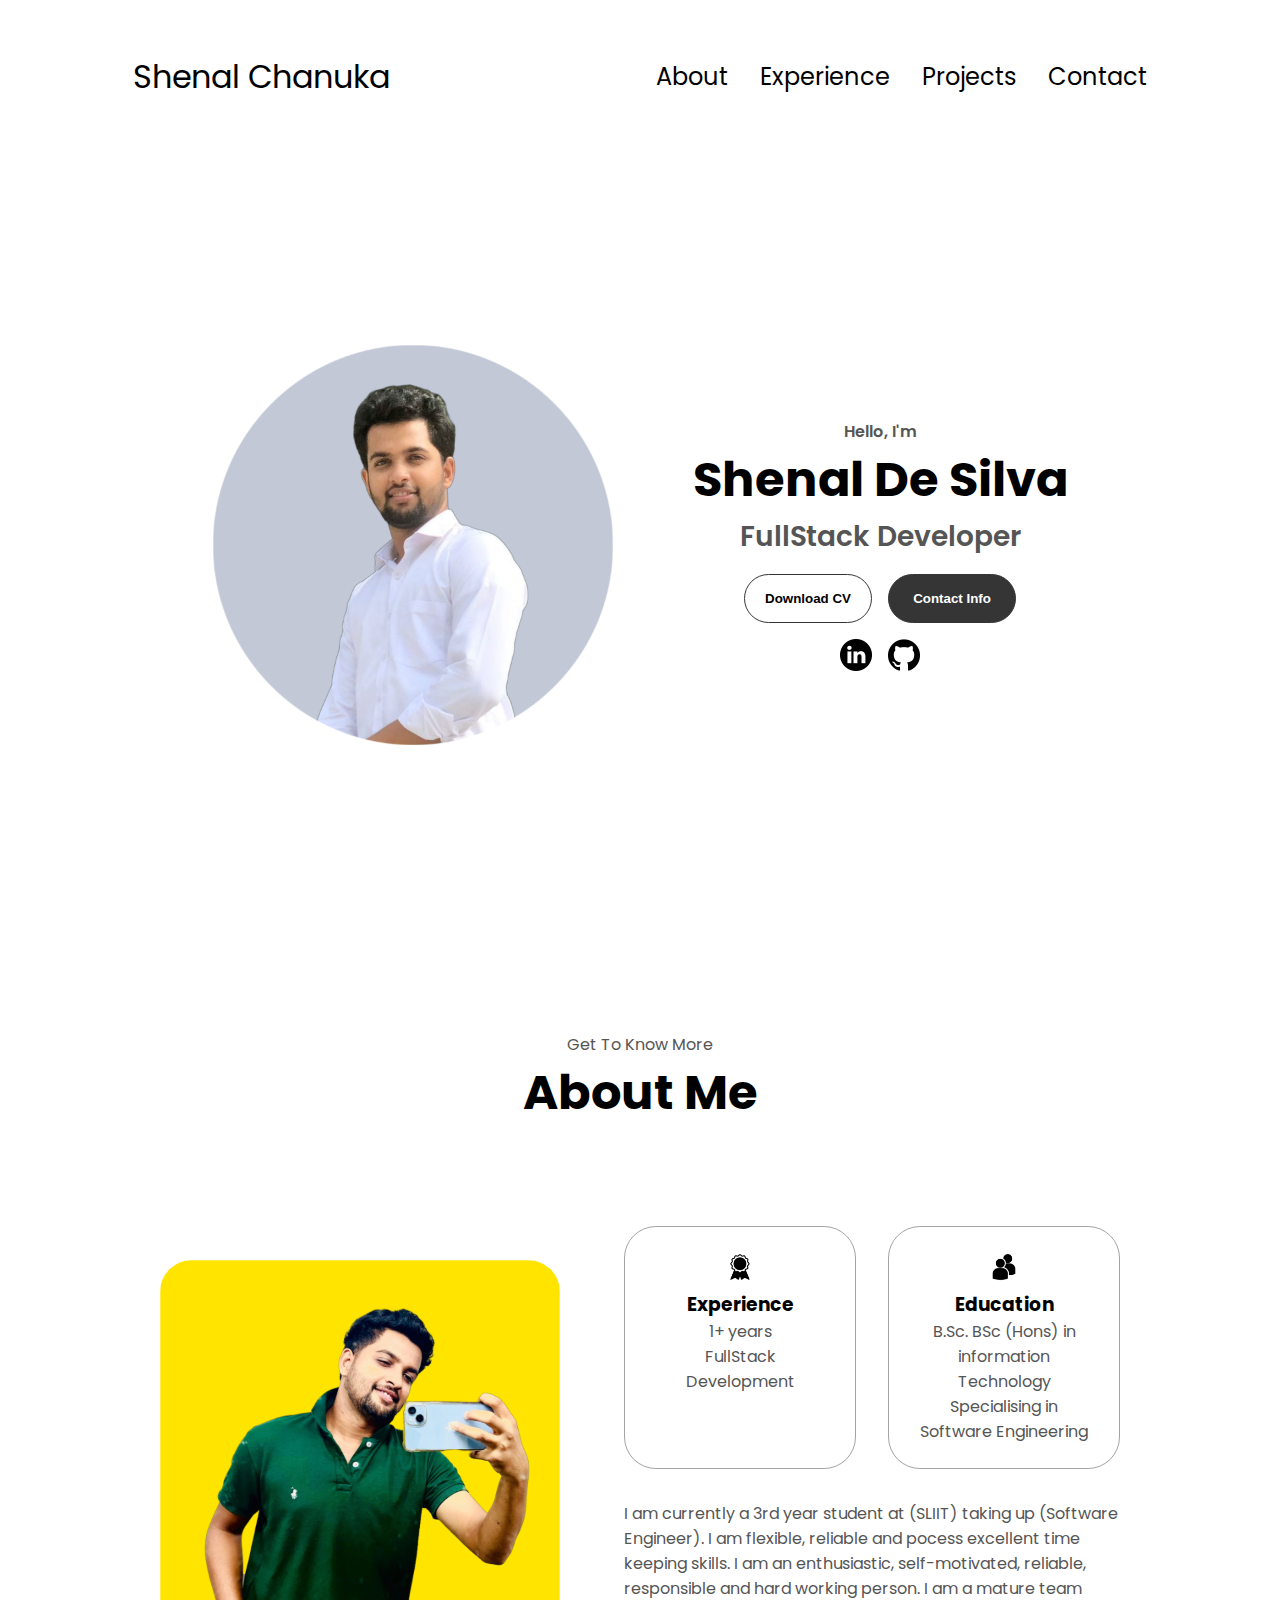
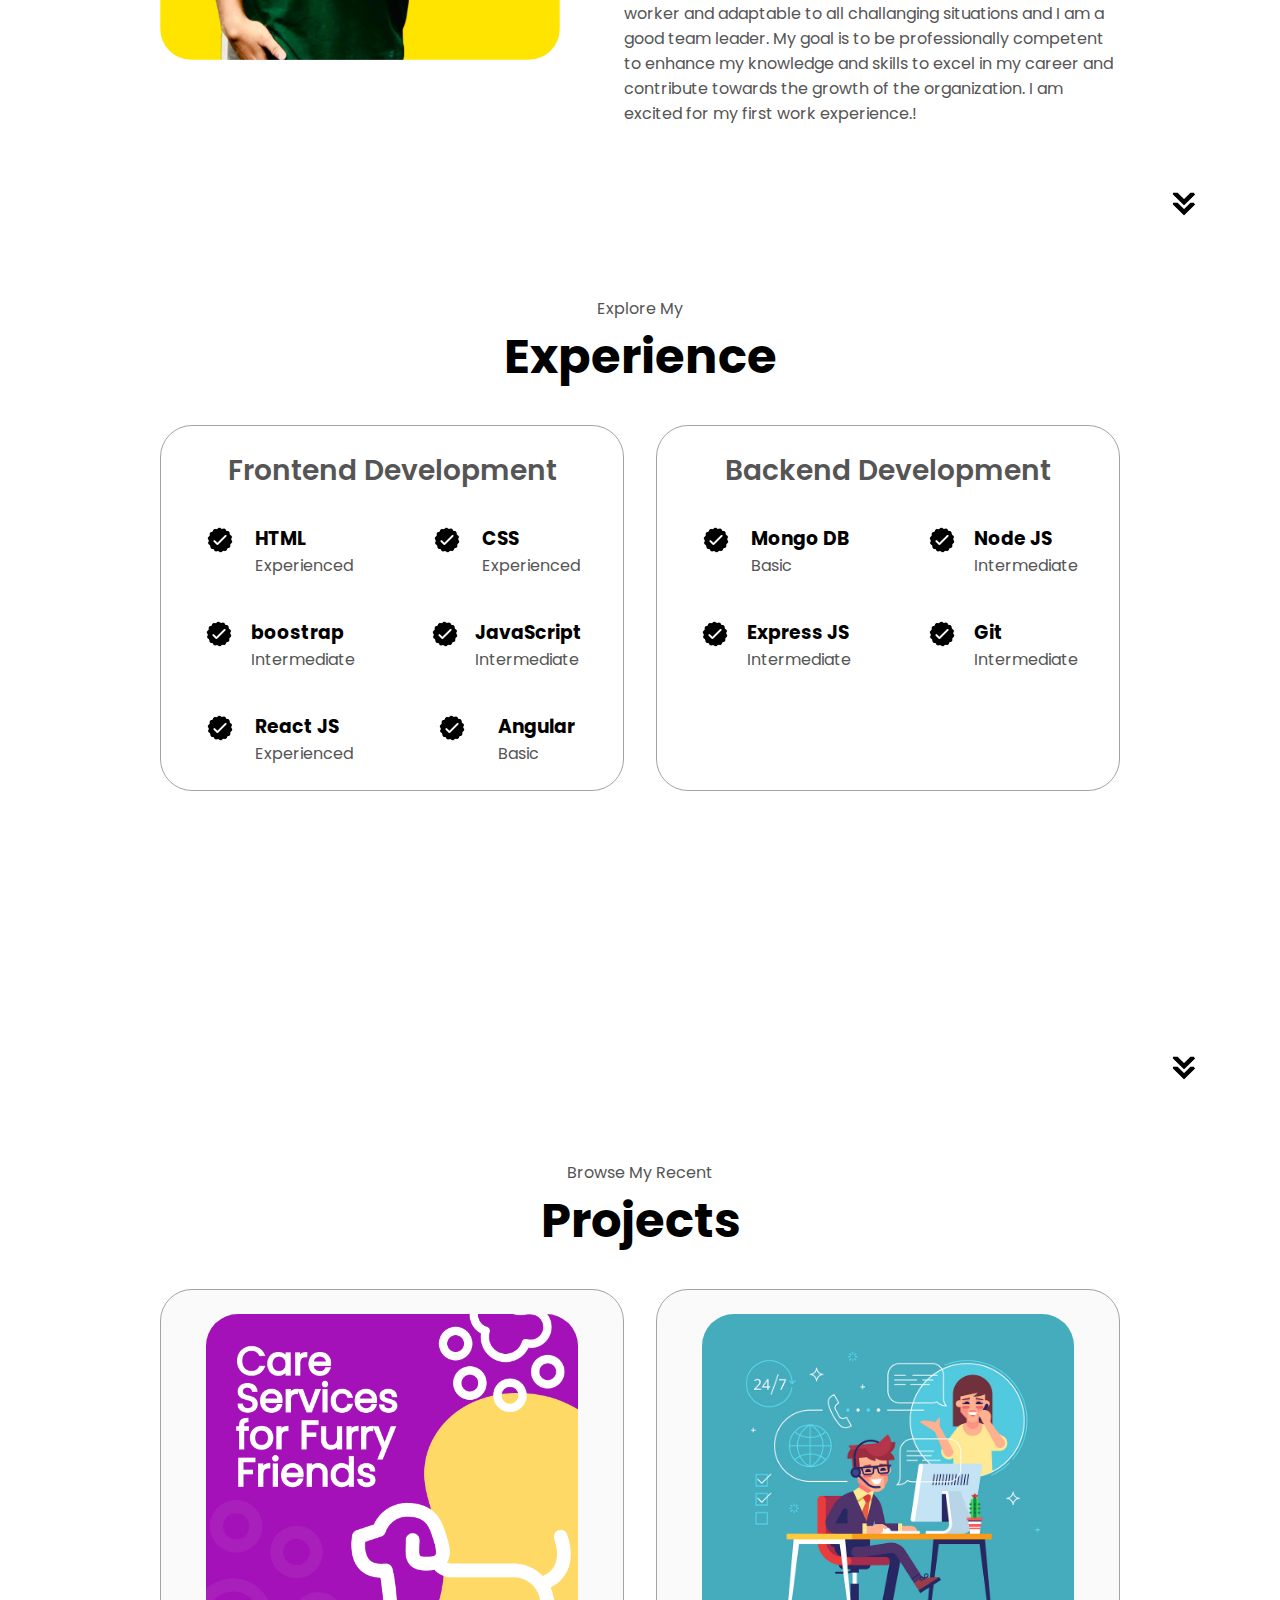
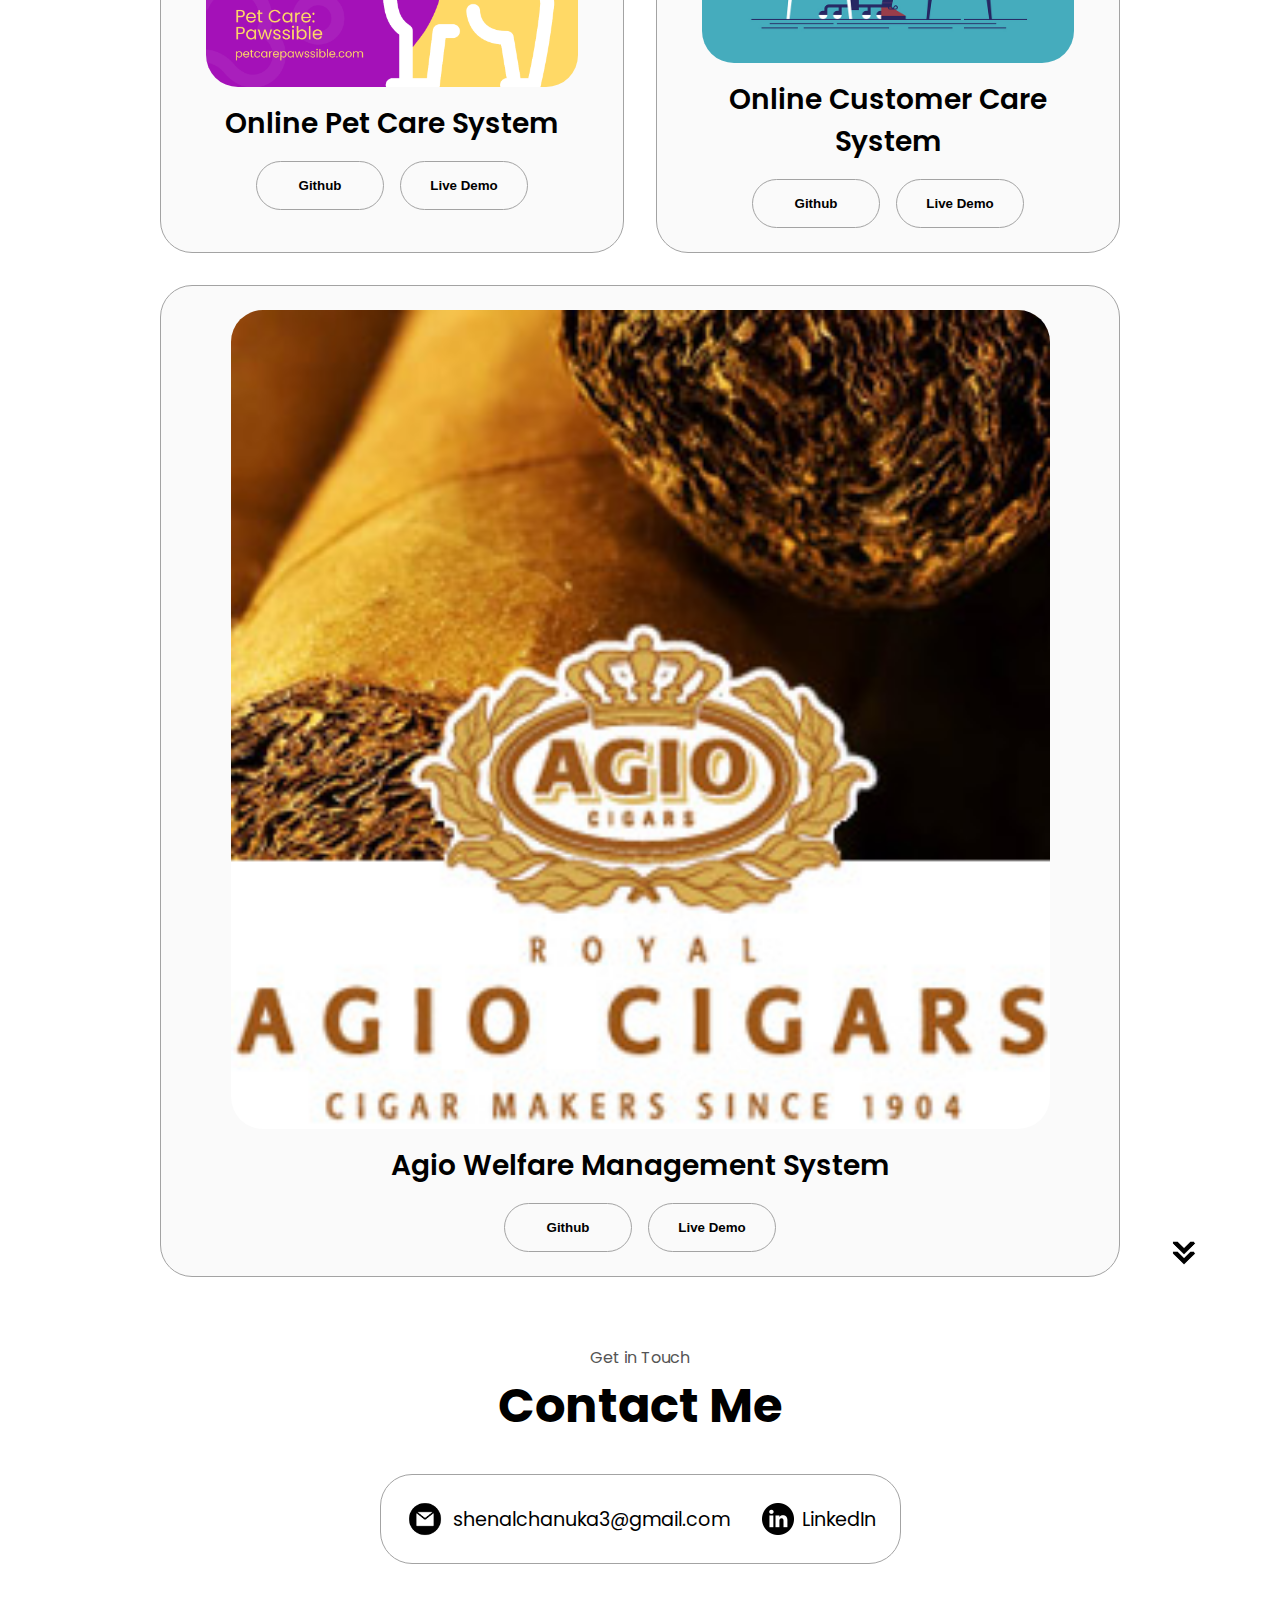
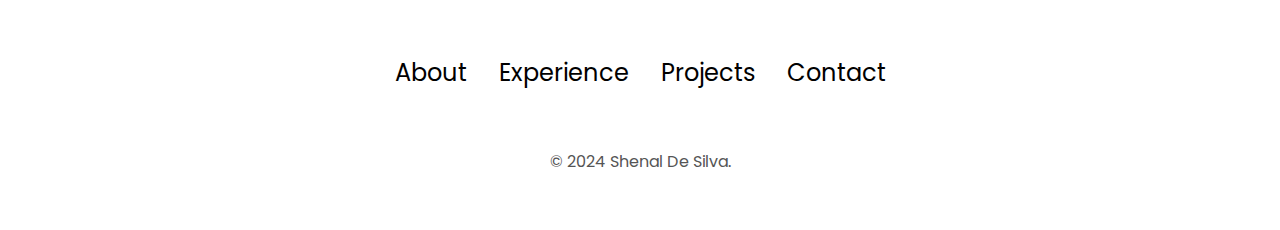
==== index.html @ 92163891 "addme" ====
<!DOCTYPE html>
<html lang="en">
  <head>
    <meta charset="UTF-8" />
    <meta http-equiv="X-UA-Compatible" content="IE=edge" />
    <meta name="viewport" content="width=device-width, initial-scale=1.0" />
    <title>ShenalDeSilva</title>
    <link rel="stylesheet" href="style.css" />
    <link rel="stylesheet" href="mediaqueries.css" />
  </head>
  <body>
    <nav id="desktop-nav">
      <div class="logo">Shenal Chanuka</div>
      <div>
        <ul class="nav-links">
          <li><a href="#about">About</a></li>
          <li><a href="#experience">Experience</a></li>
          <li><a href="#projects">Projects</a></li>
          <li><a href="#contact">Contact</a></li>
        </ul>
      </div>
    </nav>
    <nav id="hamburger-nav">
      <div class="logo">Shenal De Silva</div>
      <div class="hamburger-menu">
        <div class="hamburger-icon" onclick="toggleMenu()">
          <span></span>
          <span></span>
          <span></span>
        </div>
        <div class="menu-links">
          <li><a href="#about" onclick="toggleMenu()">About</a></li>
          <li><a href="#experience" onclick="toggleMenu()">Experience</a></li>
          <li><a href="#projects" onclick="toggleMenu()">Projects</a></li>
          <li><a href="#contact" onclick="toggleMenu()">Contact</a></li>
        </div>
      </div>
    </nav>
    <section id="profile">
      <div class="section__pic-container">
        <img src="./assets/profile-pic (1).png" alt="John Doe profile picture" />
      </div>
      <div class="section__text">
        <p class="section__text__p1">Hello, I'm</p>
        <h1 class="title">Shenal De Silva</h1>
        <p class="section__text__p2">FullStack Developer</p>
        <div class="btn-container">
          <button
            class="btn btn-color-2"
            onclick="window.open('./assets/Shenalchanuka.pdf')"
          >
            Download CV
          </button>
          <button class="btn btn-color-1" onclick="location.href='/'">
            Contact Info
          </button>
        </div>
        <div id="socials-container">
          <img
            src="./assets/linkedin.png"
            alt="My LinkedIn profile"
            class="icon"
            onclick="location.href='https://www.linkedin.com/in/shenal-de-silva-0a7670278/'"
          />
          <img
            src="./assets/github.png"
            alt="My Github profile"
            class="icon"
            onclick="location.href='https://github.com/shenalchanu8'"
          />
        </div>
      </div>
    </section>
    <section id="about">
      <p class="section__text__p1">Get To Know More</p>
      <h1 class="title">About Me</h1>
      <div class="section-container">
        <div class="section__pic-container">
          <img
            src="./assets/profile-pic (2).png"
            alt="Profile picture"
            class="about-pic"
          />
        </div>
        <div class="about-details-container">
          <div class="about-containers">
            <div class="details-container">
              <img
                src="./assets/experience.png"
                alt="Experience icon"
                class="icon"
              />
              <h3>Experience</h3>
              <p>1+ years <br />FullStack Development</p>
            </div>
            <div class="details-container">
              <img
                src="./assets/education.png"
                alt="Education icon"
                class="icon"
              />
              <h3>Education</h3>
              <p>B.Sc. BSc (Hons) in information Technology Specialising in Software
                Engineering</p>
            </div>
          </div>
          <div class="text-container">
            <p>
              I am currently a 3rd year student at (SLIIT) taking up (Software Engineer). I am
flexible, reliable and pocess excellent time keeping skills. I am an enthusiastic,
self-motivated, reliable, responsible and hard working person. I am a mature
team worker and adaptable to all challanging situations and I am a good team
leader. My goal is to be professionally competent to enhance my knowledge
and skills to excel in my career and contribute towards the growth of the
organization. I am excited for my first work experience.!
            </p>
          </div>
        </div>
      </div>
      <img
        src="./assets/arrow.png"
        alt="Arrow icon"
        class="icon arrow"
        onclick="location.href='./#experience'"
      />
    </section>
    <section id="experience">
      <p class="section__text__p1">Explore My</p>
      <h1 class="title">Experience</h1>
      <div class="experience-details-container">
        <div class="about-containers">
          <div class="details-container">
            <h2 class="experience-sub-title">Frontend Development</h2>
            <div class="article-container">
              <article>
                <img
                  src="./assets/checkmark.png"
                  alt="Experience icon"
                  class="icon"
                />
                <div>
                  <h3>HTML</h3>
                  <p>Experienced</p>
                </div>
              </article>
              <article>
                <img
                  src="./assets/checkmark.png"
                  alt="Experience icon"
                  class="icon"
                />
                <div>
                  <h3>CSS</h3>
                  <p>Experienced</p>
                </div>
              </article>
              <article>
                <img
                  src="./assets/checkmark.png"
                  alt="Experience icon"
                  class="icon"
                />
                <div>
                  <h3>boostrap</h3>
                  <p>Intermediate</p>
                </div>
              </article>
              <article>
                <img
                  src="./assets/checkmark.png"
                  alt="Experience icon"
                  class="icon"
                />
                <div>
                  <h3>JavaScript</h3>
                  <p>Intermediate</p>
                </div>
              </article>
              <article>
                <img
                  src="./assets/checkmark.png"
                  alt="Experience icon"
                  class="icon"
                />
                <div>
                  <h3>React JS</h3>
                  <p>Experienced</p>
                </div>
                
              </article>
              <article>
                <img
                  src="./assets/checkmark.png"
                  alt="Experience icon"
                  class="icon"
                />
                <div>
                  <h3>Angular</h3>
                  <p>Basic</p>
                </div>
              </article>
            </div>
          </div>
          <div class="details-container">
            <h2 class="experience-sub-title">Backend Development</h2>
            <div class="article-container">
              <article>
                <img
                  src="./assets/checkmark.png"
                  alt="Experience icon"
                  class="icon"
                />
                <div>
                  <h3>Mongo DB</h3>
                  <p>Basic</p>
                </div>
              </article>
              <article>
                <img
                  src="./assets/checkmark.png"
                  alt="Experience icon"
                  class="icon"
                />
                <div>
                  <h3>Node JS</h3>
                  <p>Intermediate</p>
                </div>
              </article>
              <article>
                <img
                  src="./assets/checkmark.png"
                  alt="Experience icon"
                  class="icon"
                />
                <div>
                  <h3>Express JS</h3>
                  <p>Intermediate</p>
                </div>
              </article>
              <article>
                <img
                  src="./assets/checkmark.png"
                  alt="Experience icon"
                  class="icon"
                />
                <div>
                  <h3>Git</h3>
                  <p>Intermediate</p>
                </div>
              </article>
            </div>
          </div>
        </div>
      </div>
      <img
        src="./assets/arrow.png"
        alt="Arrow icon"
        class="icon arrow"
        onclick="location.href='./#projects'"
      />
    </section>
    <section id="projects">
      <p class="section__text__p1">Browse My Recent</p>
      <h1 class="title">Projects</h1>
      <div class="experience-details-container">
        <div class="about-containers">
          <div class="details-container color-container">
            <div class="article-container">
              <img
                src="./assets/pet-care-instagram-post-template-edit-online.webp"
                alt="Project 1"
                class="project-img"
              />
            </div>
            <h2 class="experience-sub-title project-title">Online Pet Care System</h2>
            <div class="btn-container">
              <button
                class="btn btn-color-2 project-btn"
                onclick="location.href='https://github.com/shenalchanu8/petcareSystem'"
              >
                Github
              </button>
              <button
                class="btn btn-color-2 project-btn"
                onclick="location.href='https://github.com/shenalchanu8/petcareSystem'"
              >
                Live Demo
              </button>
            </div>
          </div>
          <div class="details-container color-container">
            <div class="article-container">
              <img
                src="./assets/bigstock-148711844.jpg"
                alt="Project 2"
                class="project-img"
              />
            </div>
            <h2 class="experience-sub-title project-title">Online Customer Care System</h2>
            <div class="btn-container">
              <button
                class="btn btn-color-2 project-btn"
                onclick="location.href='https://github.com/shenalchanu8/OnlineCustomerCareSystem'"
              >
                Github
              </button>
              <button
                class="btn btn-color-2 project-btn"
                onclick="location.href='https://github.com/shenalchanu8/OnlineCustomerCareSystem'"
              >
                Live Demo
              </button>
            </div>
          </div>
          <div class="details-container color-container">
            <div class="article-container">
              <img
                src="./assets/agio-cigars.jpg"
                alt="Project 3"
                class="project-img"
              />
            </div>
            <h2 class="experience-sub-title project-title">Agio Welfare Management System</h2>
            <div class="btn-container">
              <button
                class="btn btn-color-2 project-btn"
                onclick="location.href='https://github.com/shenalchanu8/agio_client'"
              >
                Github
              </button>
              <button
                class="btn btn-color-2 project-btn"
                onclick="location.href='https://github.com/shenalchanu8/agio_client'"
              >
                Live Demo
              </button>
            </div>
          </div>

          
        </div>
      </div>
      <img
        src="./assets/arrow.png"
        alt="Arrow icon"
        class="icon arrow"
        onclick="location.href='./#contact'"
      />
    </section>
    <section id="contact">
      <p class="section__text__p1">Get in Touch</p>
      <h1 class="title">Contact Me</h1>
      <div class="contact-info-upper-container">
        <div class="contact-info-container">
          <img
            src="./assets/email.png"
            alt="Email icon"
            class="icon contact-icon email-icon"
          />
          <p><a href="mailto:shenalchanuka3@gmail.com">shenalchanuka3@gmail.com</a></p>
        </div>
        <div class="contact-info-container">
          <img
            src="./assets/linkedin.png"
            alt="LinkedIn icon"
            class="icon contact-icon"
          />
          <p><a href="https://www.linkedin.com/in/shenal-de-silva-0a7670278/">LinkedIn</a></p>
        </div>
      </div>
    </section>
    <footer>
      <nav>
        <div class="nav-links-container">
          <ul class="nav-links">
            <li><a href="#about">About</a></li>
            <li><a href="#experience">Experience</a></li>
            <li><a href="#projects">Projects</a></li>
            <li><a href="#contact">Contact</a></li>
          </ul>
        </div>
      </nav>
      <p> &#169; 2024 Shenal De Silva. </p>
    </footer>
    <script src="script.js"></script>
  </body>
</html>
---- style.css ----
/* GENERAL */

@import url("https://fonts.googleapis.com/css2?family=Poppins:wght@300;400;500;600&display=swap");

* {
  margin: 0;
  padding: 0;
}

body {
  font-family: "Poppins", sans-serif;
}

html {
  scroll-behavior: smooth;
}

p {
  color: rgb(85, 85, 85);
}

/* TRANSITION */

a,
.btn {
  transition: all 300ms ease;
}

/* DESKTOP NAV */

nav,
.nav-links {
  display: flex;
}

nav {
  justify-content: space-around;
  align-items: center;
  height: 17vh;
}

.nav-links {
  gap: 2rem;
  list-style: none;
  font-size: 1.5rem;
}

a {
  color: black;
  text-decoration: none;
  text-decoration-color: white;
}

a:hover {
  color: grey;
  text-decoration: underline;
  text-underline-offset: 1rem;
  text-decoration-color: rgb(181, 181, 181);
}

.logo {
  font-size: 2rem;
}

.logo:hover {
  cursor: default;
}

/* HAMBURGER MENU */

#hamburger-nav {
  display: none;
}

.hamburger-menu {
  position: relative;
  display: inline-block;
}

.hamburger-icon {
  display: flex;
  flex-direction: column;
  justify-content: space-between;
  height: 24px;
  width: 30px;
  cursor: pointer;
}

.hamburger-icon span {
  width: 100%;
  height: 2px;
  background-color: black;
  transition: all 0.3 ease-in-out;
}

.menu-links {
  position: absolute;
  top: 100%;
  right: 0;
  background-color: white;
  width: fit-content;
  max-height: 0;
  overflow: hidden;
  transition: all 0.3 ease-in-out;
}

.menu-links a {
  display: block;
  padding: 10px;
  text-align: center;
  font-size: 1.5rem;
  color: black;
  text-decoration: none;
  transition: all 0.3 ease-in-out;
}

.menu-links li {
  list-style: none;
}

.menu-links.open {
  max-height: 300px;
}

.hamburger-icon.open span:first-child {
  transform: rotate(45deg) translate(10px, 5px);
}

.hamburger-icon.open span:nth-child(2) {
  opacity: 0;
}

.hamburger-icon.open span:last-child {
  transform: rotate(-45deg) translate(10px, -5px);
}

.hamburger-icon span:first-child {
  transform: none;
}

.hamburger-icon span:first-child {
  opacity: 1;
}

.hamburger-icon span:first-child {
  transform: none;
}

/* SECTIONS */

section {
  padding-top: 4vh;
  height: 96vh;
  margin: 0 10rem;
  box-sizing: border-box;
  min-height: fit-content;
}

.section-container {
  display: flex;
}

/* PROFILE SECTION */

#profile {
  display: flex;
  justify-content: center;
  gap: 5rem;
  height: 80vh;
}

.section__pic-container {
  display: flex;
  height: 400px;
  width: 400px;
  margin: auto 0;
}

.section__text {
  align-self: center;
  text-align: center;
}

.section__text p {
  font-weight: 600;
}

.section__text__p1 {
  text-align: center;
}

.section__text__p2 {
  font-size: 1.75rem;
  margin-bottom: 1rem;
}

.title {
  font-size: 3rem;
  text-align: center;
}

#socials-container {
  display: flex;
  justify-content: center;
  margin-top: 1rem;
  gap: 1rem;
}

/* ICONS */

.icon {
  cursor: pointer;
  height: 2rem;
}

/* BUTTONS */

.btn-container {
  display: flex;
  justify-content: center;
  gap: 1rem;
}

.btn {
  font-weight: 600;
  transition: all 300ms ease;
  padding: 1rem;
  width: 8rem;
  border-radius: 2rem;
}

.btn-color-1,
.btn-color-2 {
  border: rgb(53, 53, 53) 0.1rem solid;
}

.btn-color-1:hover,
.btn-color-2:hover {
  cursor: pointer;
}

.btn-color-1,
.btn-color-2:hover {
  background: rgb(53, 53, 53);
  color: white;
}

.btn-color-1:hover {
  background: rgb(0, 0, 0);
}

.btn-color-2 {
  background: none;
}

.btn-color-2:hover {
  border: rgb(255, 255, 255) 0.1rem solid;
}

.btn-container {
  gap: 1rem;
}

/* ABOUT SECTION */

#about {
  position: relative;
}

.about-containers {
  gap: 2rem;
  margin-bottom: 2rem;
  margin-top: 2rem;
}

.about-details-container {
  justify-content: center;
  flex-direction: column;
}

.about-containers,
.about-details-container {
  display: flex;
}

.about-pic {
  border-radius: 2rem;
}

.arrow {
  position: absolute;
  right: -5rem;
  bottom: 2.5rem;
}

.details-container {
  padding: 1.5rem;
  flex: 1;
  background: white;
  border-radius: 2rem;
  border: rgb(53, 53, 53) 0.1rem solid;
  border-color: rgb(163, 163, 163);
  text-align: center;
}

.section-container {
  gap: 4rem;
  height: 80%;
}

.section__pic-container {
  height: 400px;
  width: 400px;
  margin: auto 0;
}

/* EXPERIENCE SECTION */

#experience {
  position: relative;
}

.experience-sub-title {
  color: rgb(85, 85, 85);
  font-weight: 600;
  font-size: 1.75rem;
  margin-bottom: 2rem;
}

.experience-details-container {
  display: flex;
  justify-content: center;
  flex-direction: column;
}

.article-container {
  display: flex;
  text-align: initial;
  flex-wrap: wrap;
  flex-direction: row;
  gap: 2.5rem;
  justify-content: space-around;
}

article {
  display: flex;
  width: 10rem;
  justify-content: space-around;
  gap: 0.5rem;
}

article .icon {
  cursor: default;
}

/* PROJECTS SECTION */

#projects {
  position: relative;
}

.color-container {
  border-color: rgb(163, 163, 163);
  background: rgb(250, 250, 250);
}

.project-img {
  border-radius: 2rem;
  width: 90%;
  height: 90%;
}

.project-title {
  margin: 1rem;
  color: black;
}

.project-btn {
  color: black;
  border-color: rgb(163, 163, 163);
}

/* CONTACT */

#contact {
  display: flex;
  justify-content: center;
  flex-direction: column;
  height: 70vh;
}

.contact-info-upper-container {
  display: flex;
  justify-content: center;
  border-radius: 2rem;
  border: rgb(53, 53, 53) 0.1rem solid;
  border-color: rgb(163, 163, 163);
  background: (250, 250, 250);
  margin: 2rem auto;
  padding: 0.5rem;
}

.contact-info-container {
  display: flex;
  align-items: center;
  justify-content: center;
  gap: 0.5rem;
  margin: 1rem;
}

.contact-info-container p {
  font-size: larger;
}

.contact-icon {
  cursor: default;
}

.email-icon {
  height: 2.5rem;
}

/* FOOTER SECTION */

footer {
  height: 26vh;
  margin: 0 1rem;
}

footer p {
  text-align: center;
}
---- mediaqueries.css ----
@media screen and (max-width: 1400px) {
    #profile {
      height: 83vh;
      margin-bottom: 6rem;
    }
    .about-containers {
      flex-wrap: wrap;
    }
    #contact,
    #projects {
      height: fit-content;
    }
  }
  
  @media screen and (max-width: 1200px) {
    #desktop-nav {
      display: none;
    }
    #hamburger-nav {
      display: flex;
    }
    #experience,
    .experience-details-container {
      margin-top: 2rem;
    }
    #profile,
    .section-container {
      display: block;
    }
    .arrow {
      display: none;
    }
    section,
    .section-container {
      height: fit-content;
    }
    section {
      margin: 0 5%;
    }
    .section__pic-container {
      width: 275px;
      height: 275px;
      margin: 0 auto 2rem;
    }
    .about-containers {
      margin-top: 0;
    }
  }
  
  @media screen and (max-width: 600px) {
    #contact,
    footer {
      height: 40vh;
    }
    #profile {
      height: 83vh;
      margin-bottom: 0;
    }
    article {
      font-size: 1rem;
    }
    footer nav {
      height: fit-content;
      margin-bottom: 2rem;
    }
    .about-containers,
    .contact-info-upper-container,
    .btn-container {
      flex-wrap: wrap;
    }
    .contact-info-container {
      margin: 0;
    }
    .contact-info-container p,
    .nav-links li a {
      font-size: 1rem;
    }
    .experience-sub-title {
      font-size: 1.25rem;
    }
    .logo {
      font-size: 1.5rem;
    }
    .nav-links {
      flex-direction: column;
      gap: 0.5rem;
      text-align: center;
    }
    .section__pic-container {
      width: auto;
      height: 46vw;
      justify-content: center;
    }
    .section__text__p2 {
      font-size: 1.25rem;
    }
    .title {
      font-size: 2rem;
    }
    .text-container {
      text-align: justify;
    }
  }
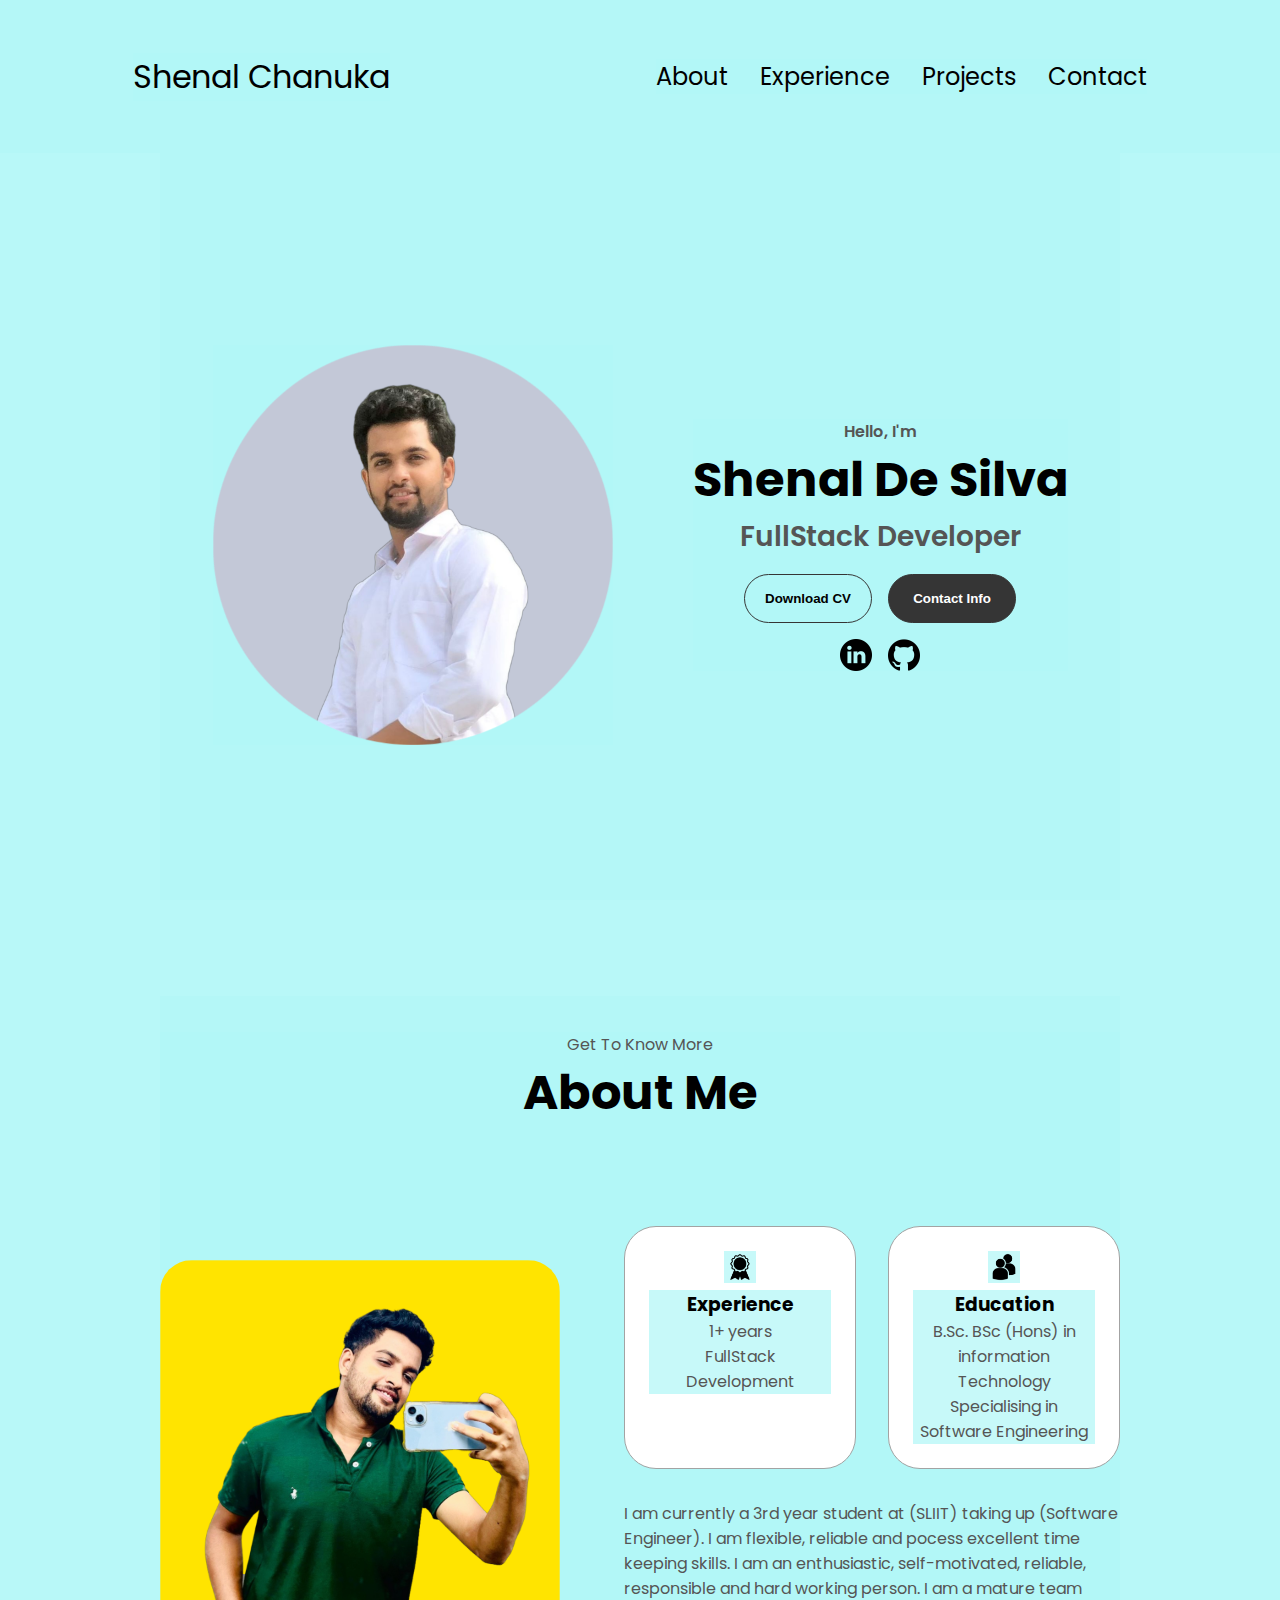
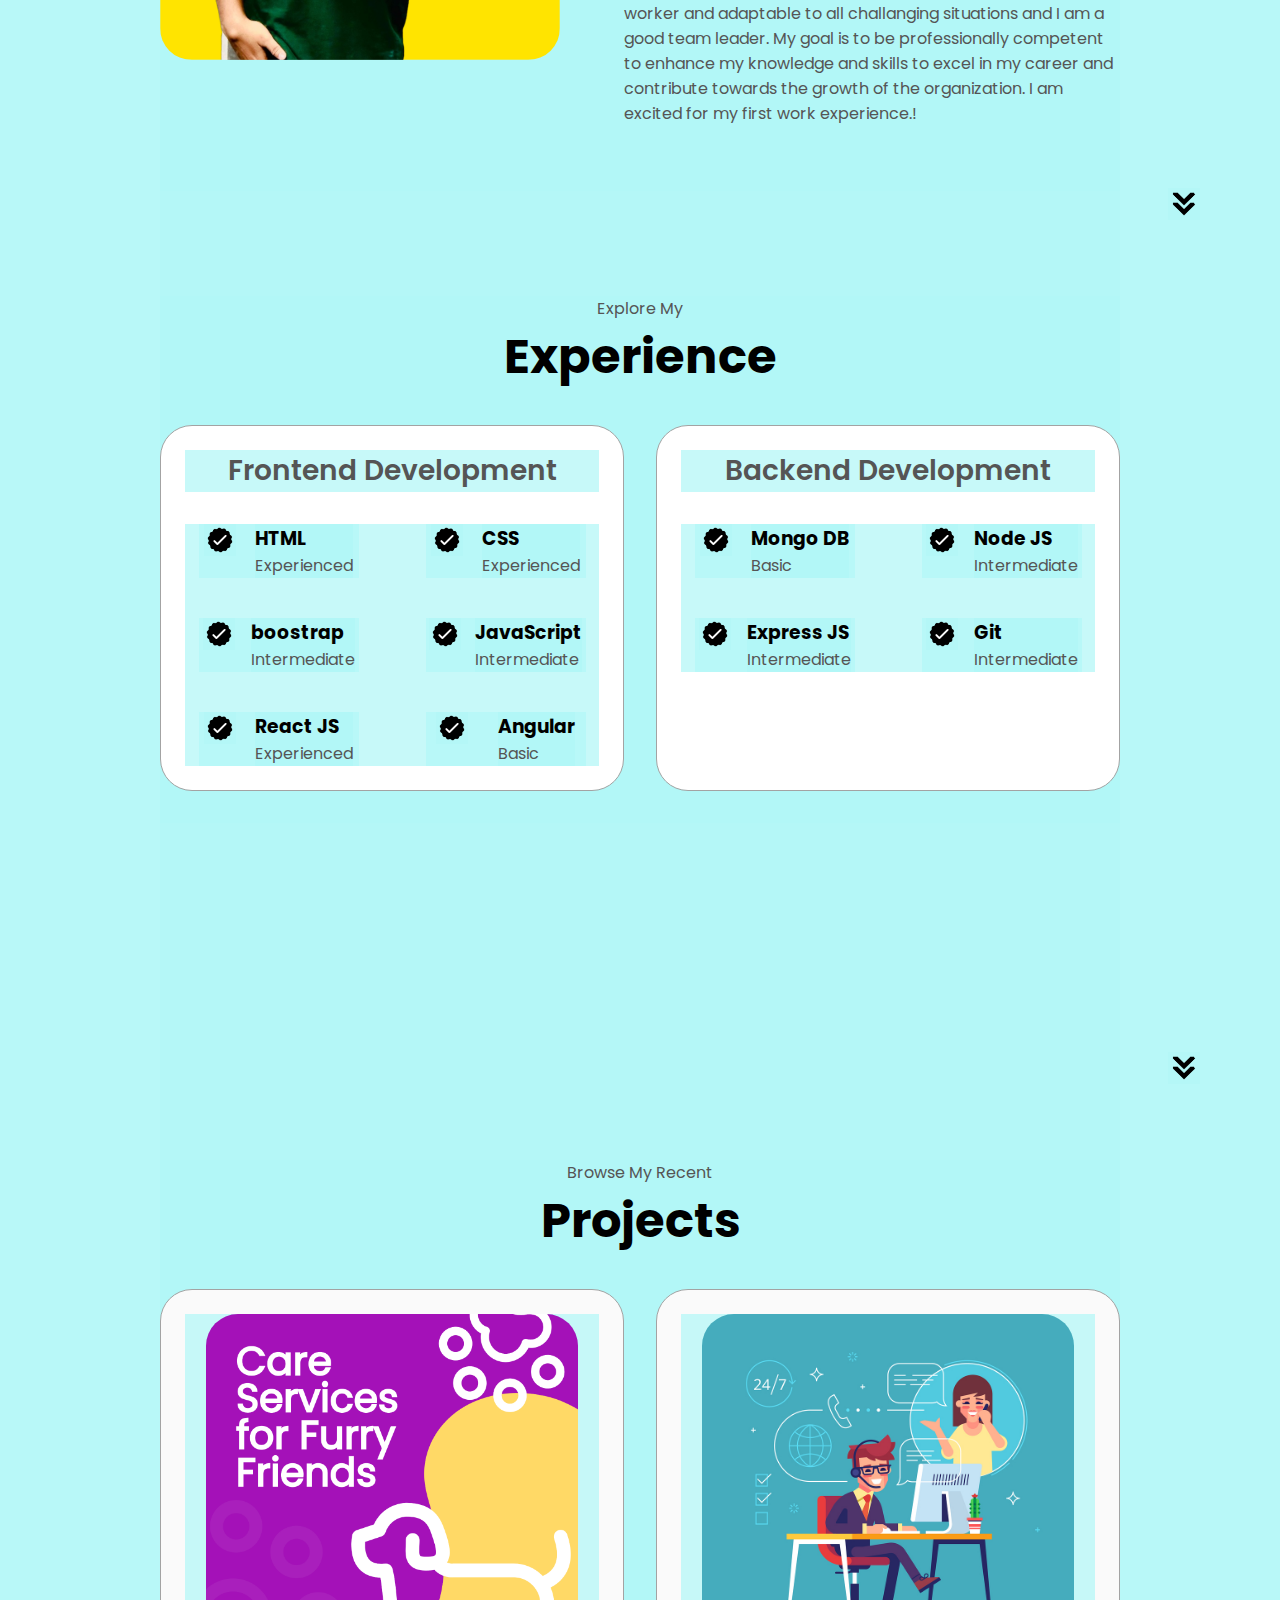
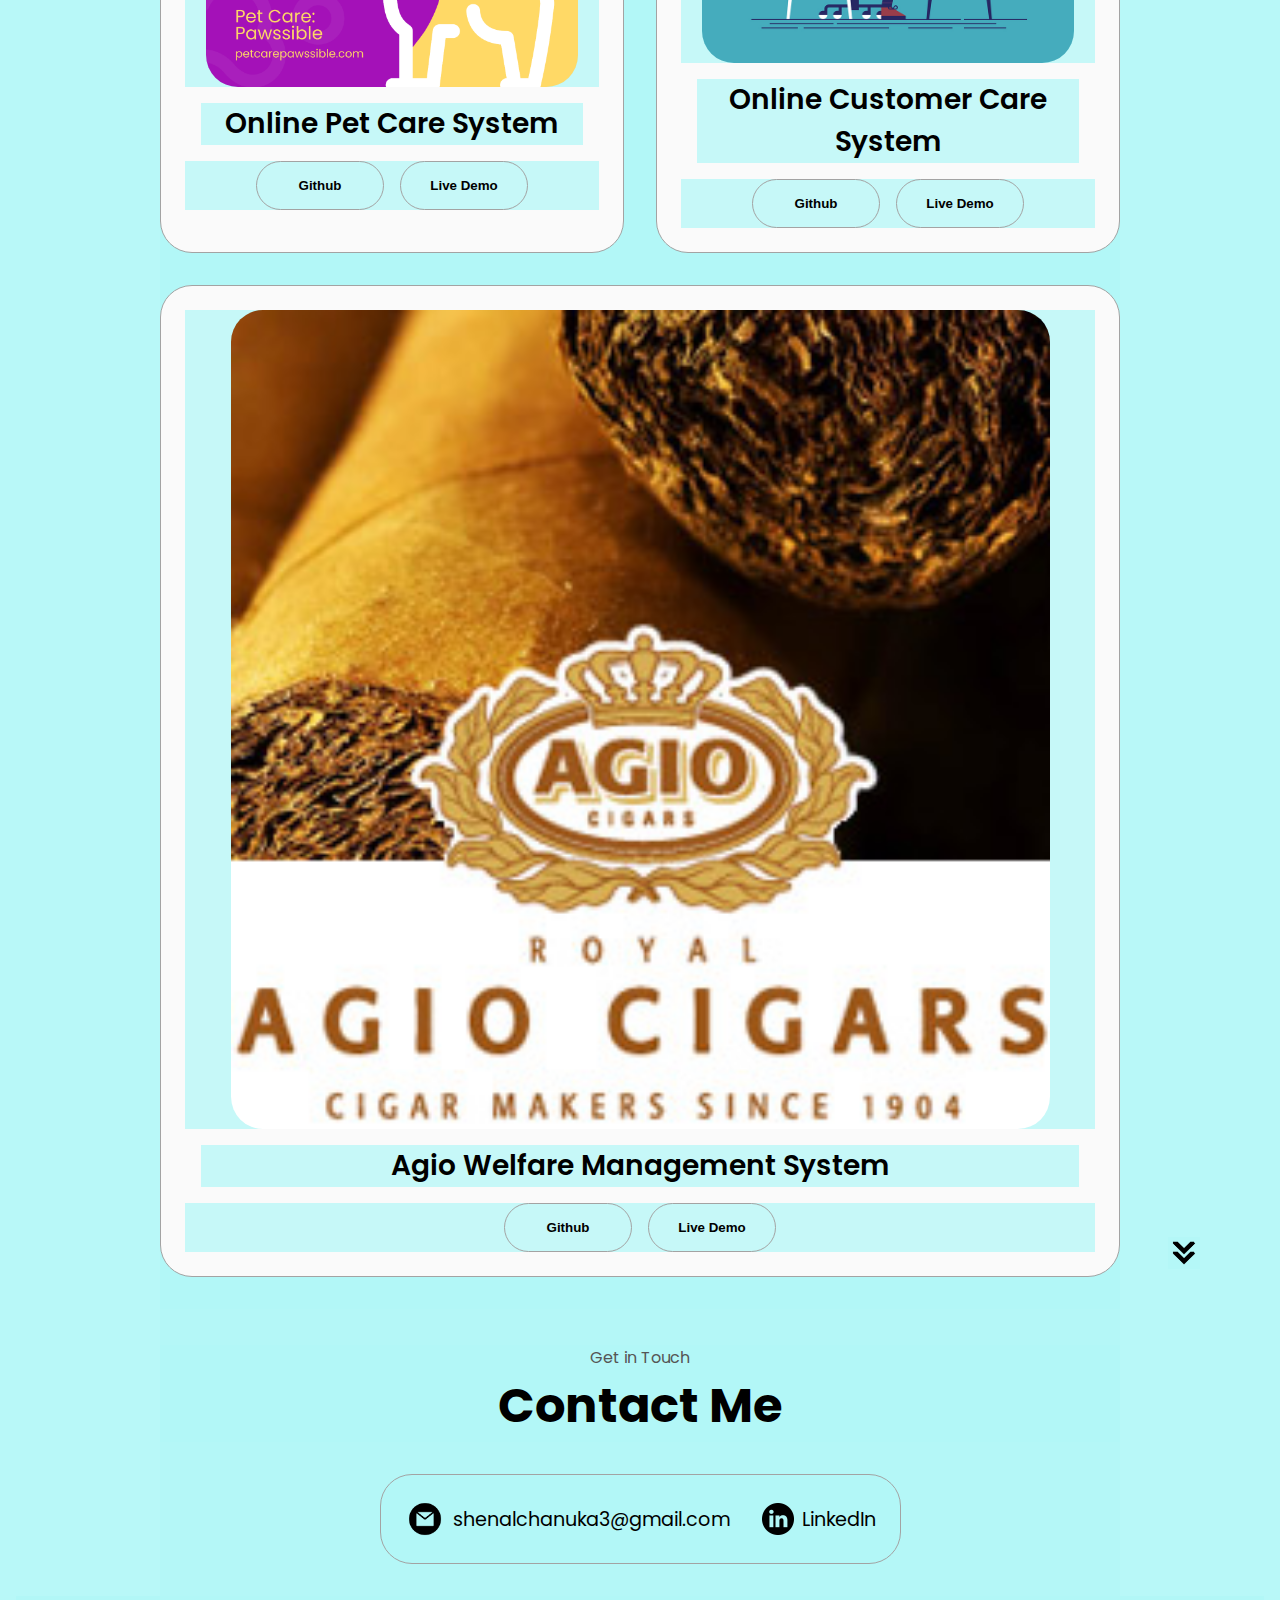
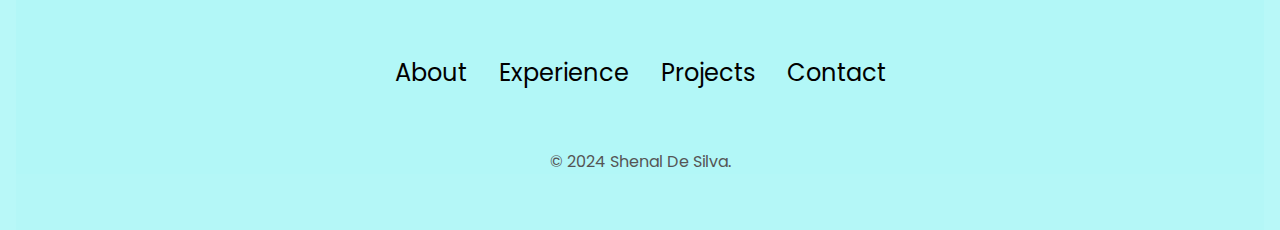
==== commit d6cb5b82: "s1" ====
--- a/index.html
+++ b/index.html
@@ -47,7 +47,7 @@
         <div class="btn-container">
           <button
             class="btn btn-color-2"
-            onclick="window.open('./assets/Shenalchanuka.pdf')"
+            onclick="window.open('./assets/Shenalchanuka1.pdf')"
           >
             Download CV
           </button>
--- a/style.css
+++ b/style.css
@@ -5,6 +5,7 @@
 * {
   margin: 0;
   padding: 0;
+  background-color: rgba(178, 247, 247, 0.726);
 }
 
 body {
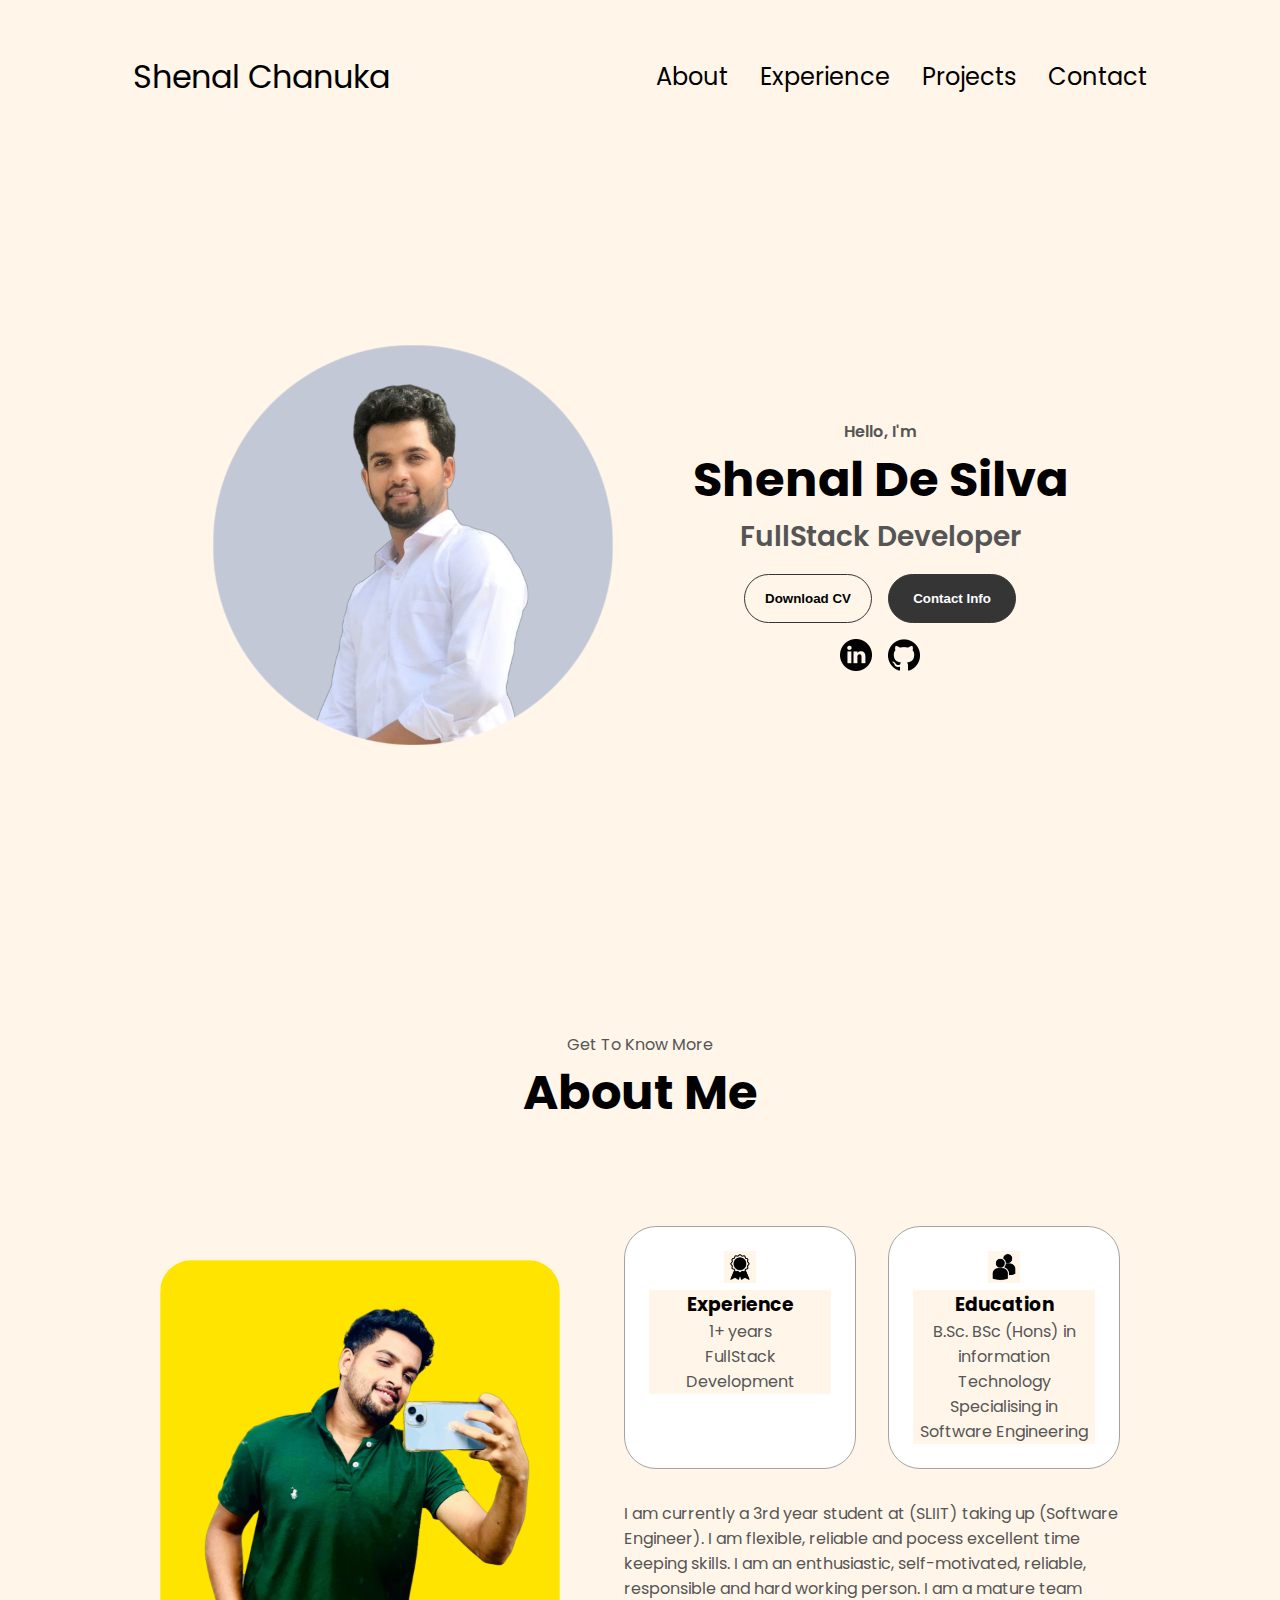
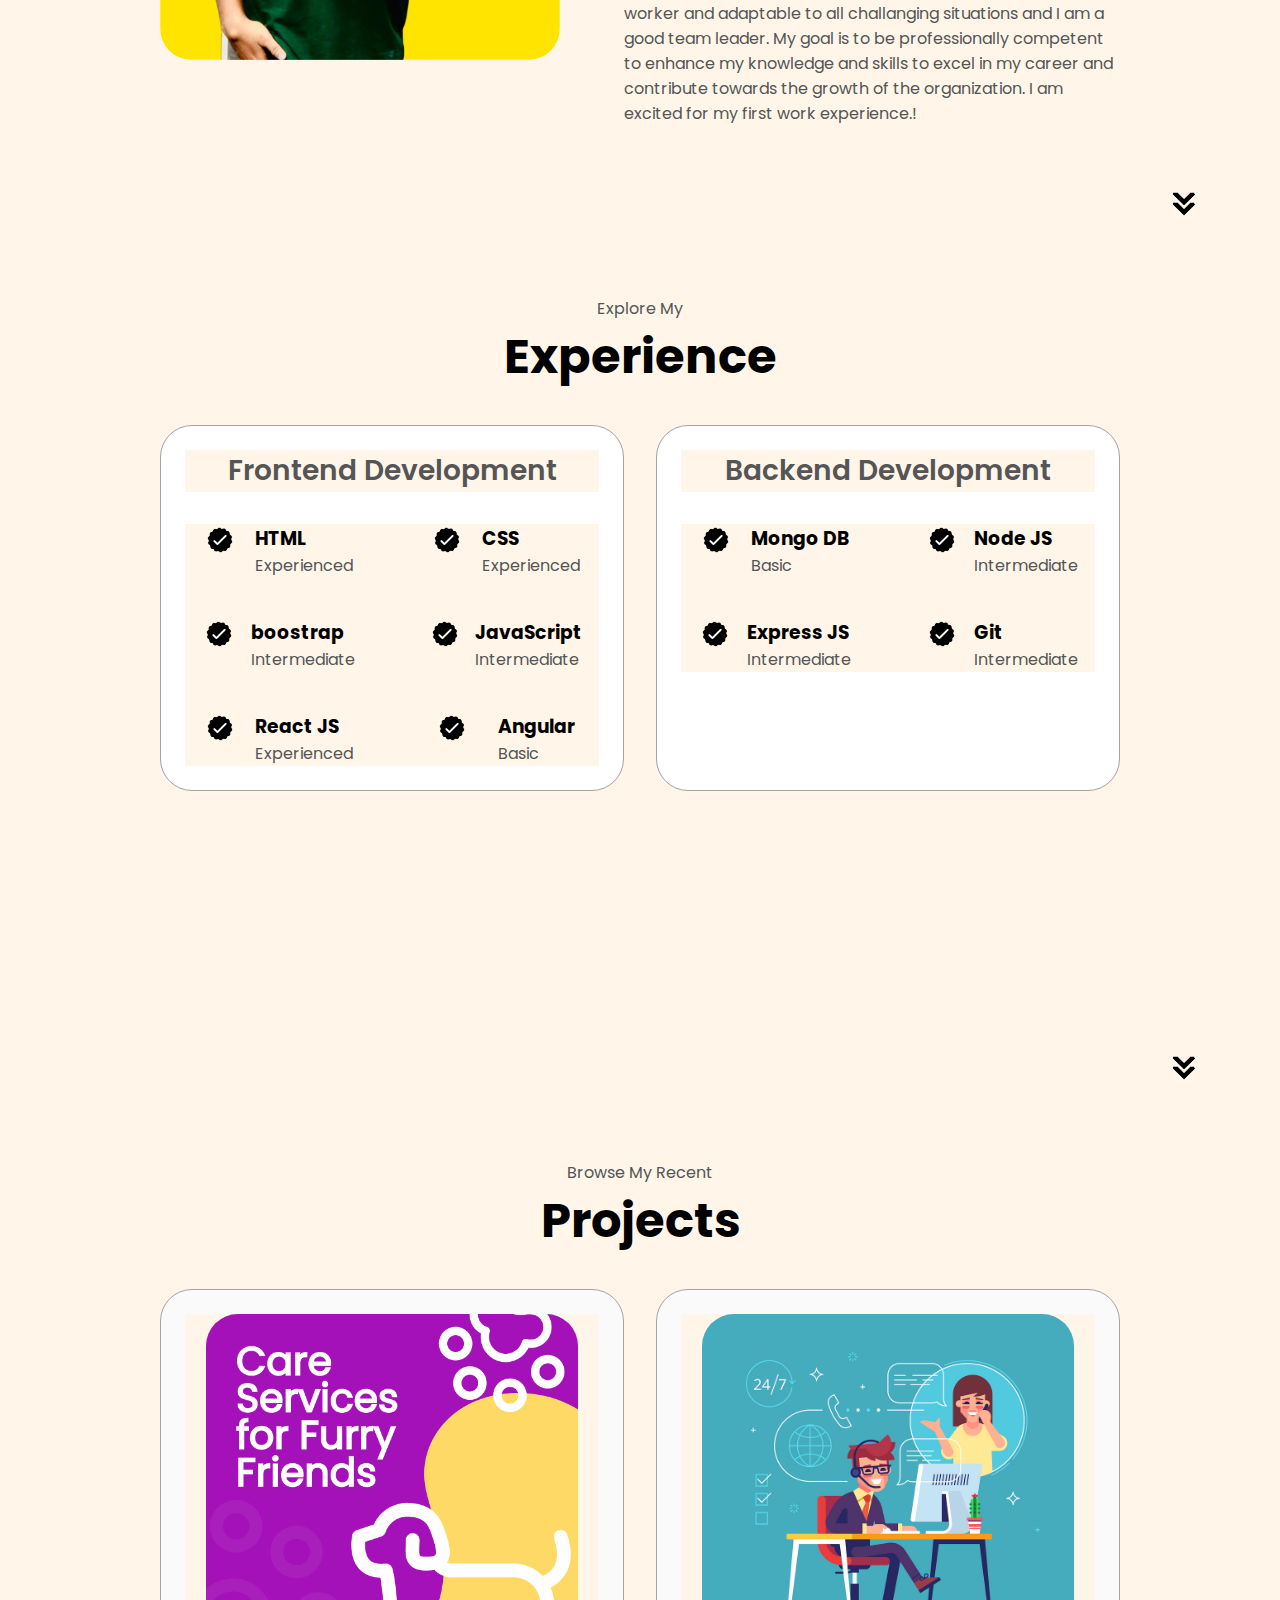
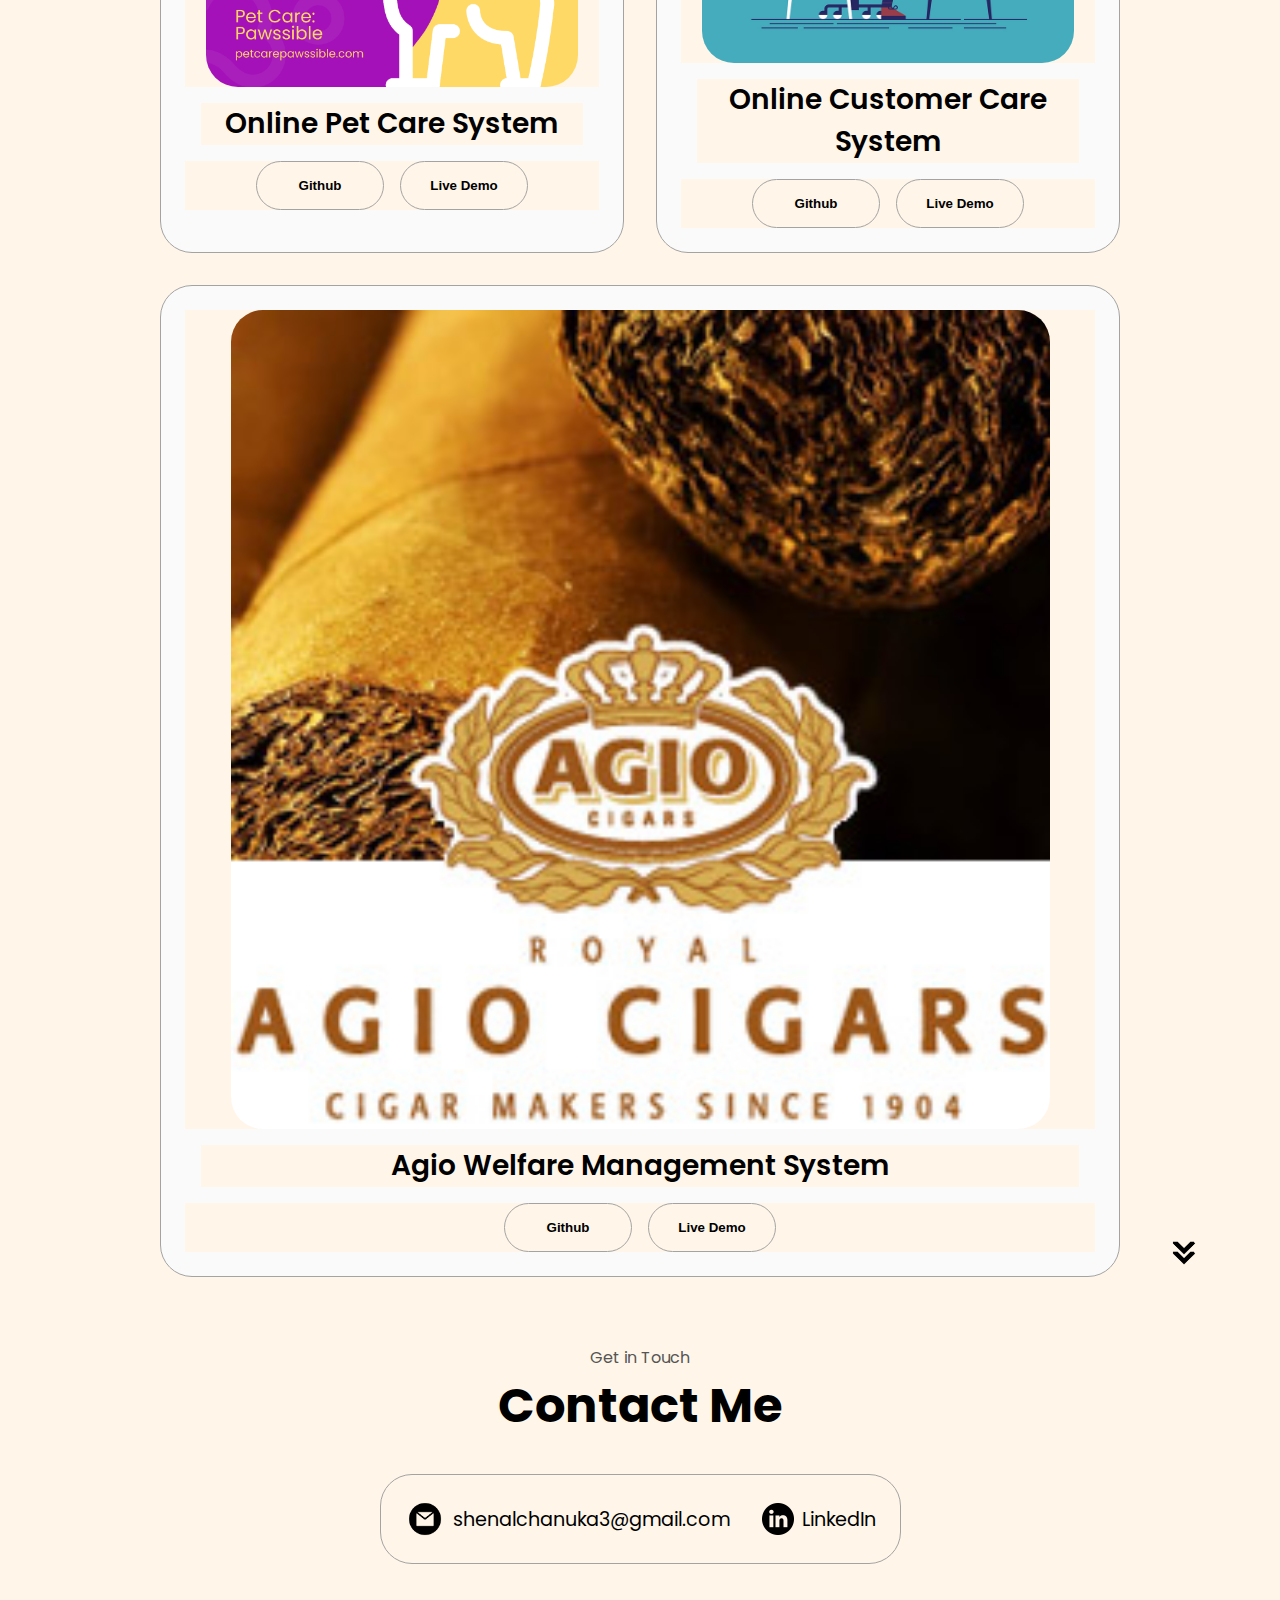
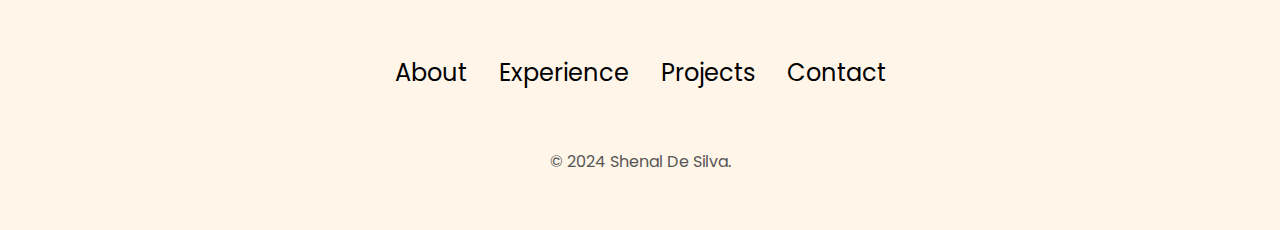
==== commit 19cf9574: "add3" ====
--- a/index.html
+++ b/index.html
@@ -16,7 +16,7 @@
           <li><a href="#about">About</a></li>
           <li><a href="#experience">Experience</a></li>
           <li><a href="#projects">Projects</a></li>
-          <li><a href="#contact">Contact</a></li>
+          <li><a href="Contact.html">Contact</a></li>
         </ul>
       </div>
     </nav>
@@ -32,7 +32,7 @@
           <li><a href="#about" onclick="toggleMenu()">About</a></li>
           <li><a href="#experience" onclick="toggleMenu()">Experience</a></li>
           <li><a href="#projects" onclick="toggleMenu()">Projects</a></li>
-          <li><a href="#contact" onclick="toggleMenu()">Contact</a></li>
+          <li><a href="Contact.html" onclick="toggleMenu()">Contact</a></li>
         </div>
       </div>
     </nav>
--- a/style.css
+++ b/style.css
@@ -5,7 +5,7 @@
 * {
   margin: 0;
   padding: 0;
-  background-color: rgba(178, 247, 247, 0.726);
+  background-color: #FFF6E9;
 }
 
 body {
